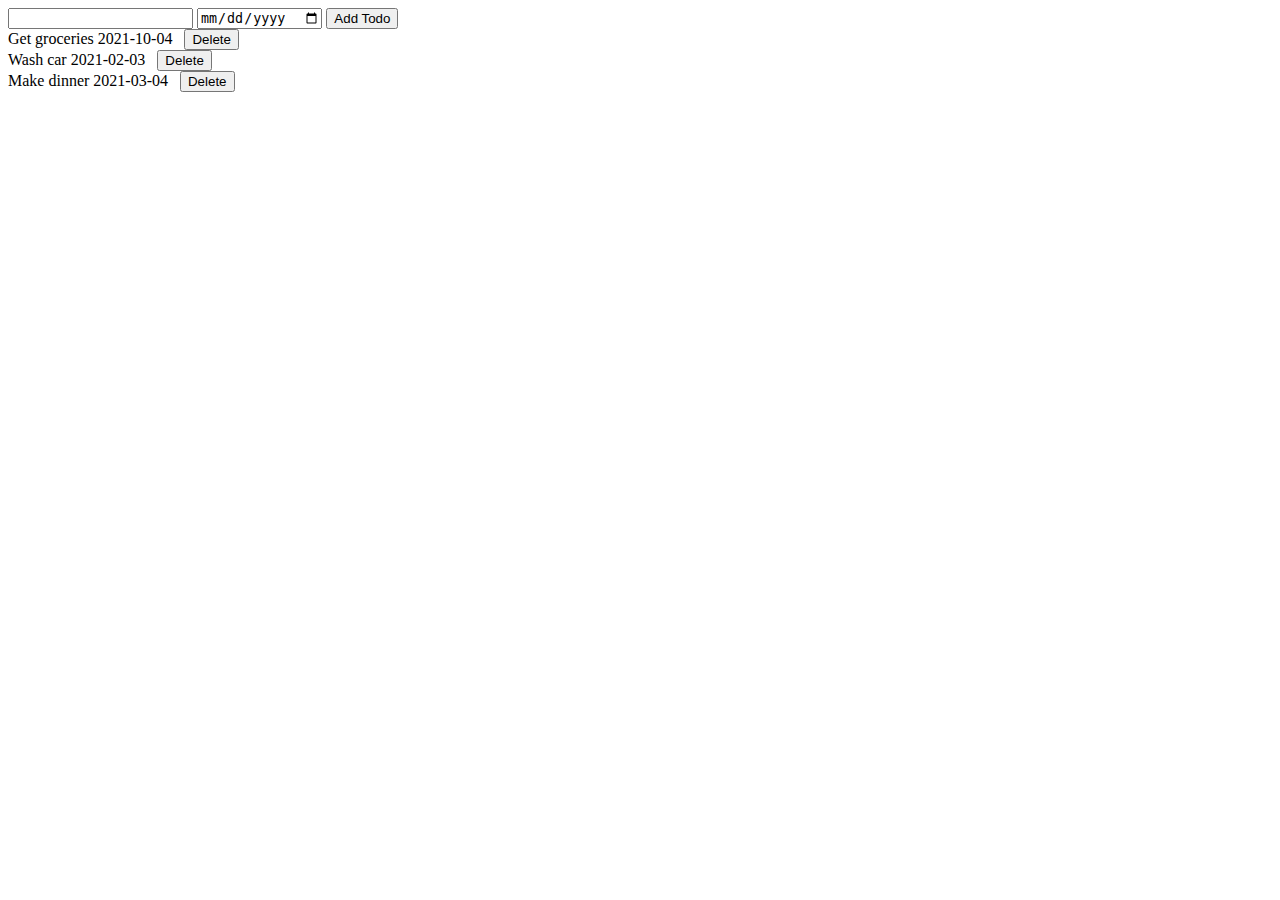
==== index.html @ fe3805e3 "test pure js todo list" ====
<html>
  <head>
    <title>My Todo App</title>
  </head>
  <body>
    <input id="todo-title" type="text" />
    <input id="date-picker" type="date" />
    <button onclick="addTodo()">Add Todo</button>

    <div id="todo-list"></div>

    <script>
      // Model
      // If localstorage has a todos array, then use it
      // Otherwise use the default array.
      let todos;

      // Retrieve localStorage
      const savedTodos = JSON.parse(localStorage.getItem('todos'));
      // Check if it's an array
      if (Array.isArray(savedTodos)) {
        todos = savedTodos;
      } else {
        todos = [{
          title: 'Get groceries',
          dueDate: '2021-10-04',
          id: 'id1'
        }, {
          title: 'Wash car',
          dueDate: '2021-02-03',
          id: 'id2'
        }, {
          title: 'Make dinner',
          dueDate: '2021-03-04',
          id: 'id3'
        }];
      }

      // Creates a todo
      const createTodo = (title, dueDate) => {
        const id = '' + new Date().getTime();

        todos.push({
          title: title,
          dueDate: dueDate,
          id: id
        });

        saveTodos();
      }

      // Deletes a todo
      const removeTodo = idToDelete => {
        todos = todos.filter(todo => {
          // If the id of this todo matches idToDelete, return false
          // For everything else, return true
          if (todo.id === idToDelete) {
            return false;
          } else {
            return true;
          }
        });

        saveTodos();
      }
      // saveTodes
      const saveTodos = () => {
        localStorage.setItem('todos', JSON.stringify(todos));
      }

      // Controller
      const addTodo = () => {
        const textbox = document.getElementById('todo-title');
        const title = textbox.value;

        const datePicker = document.getElementById('date-picker');
        const dueDate = datePicker.value;

        createTodo(title, dueDate);
        render();
      }


      // This is a closure (a function that returns another
      // function. The inner has access to the outer function's
      // parameters and variables).
      const onDelete = todoToDelete => {
        return () => {
          removeTodo(todoToDelete.id);
          render();
        };
      };

      // View
      const render = () => {
        // reset our list
        document.getElementById('todo-list').innerHTML = '';

        todos.forEach(todo => {
          const element = document.createElement('div');
          element.innerText = todo.title + ' ' + todo.dueDate;

          const deleteButton = document.createElement('button');
          deleteButton.innerText = 'Delete';
          deleteButton.style = 'margin-left: 12px';

          deleteButton.onclick = onDelete(todo);
          element.appendChild(deleteButton);

          const todoList = document.getElementById('todo-list');
          todoList.appendChild(element);
        });
      }

      render();
    </script>
  </body>
</html>
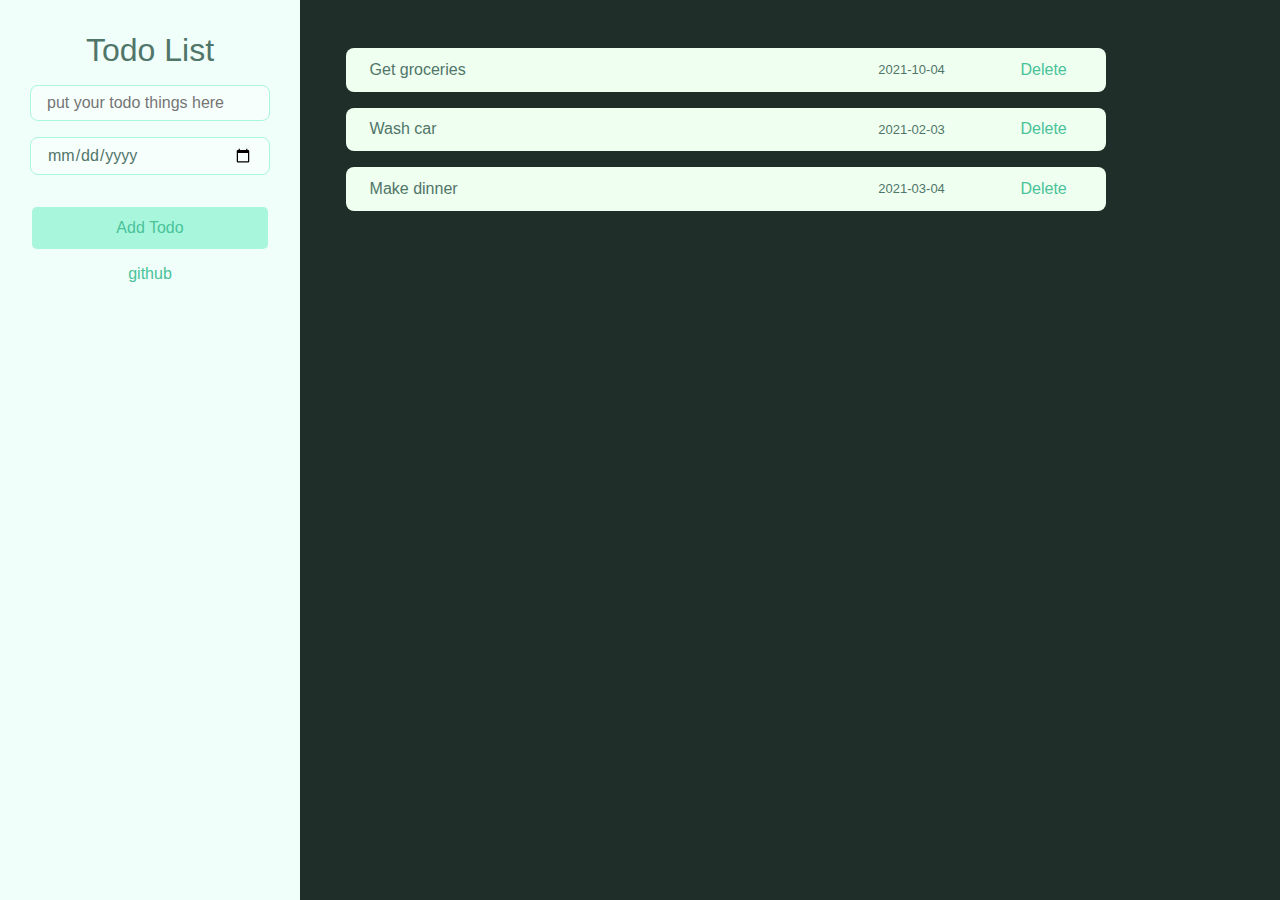
==== commit 07abe046: "add css style" ====
--- a/index.html
+++ b/index.html
@@ -1,15 +1,25 @@
 <html>
   <head>
     <title>My Todo App</title>
+    <style type="text/css">
+      @import "index.css";
+    </style>
   </head>
   <body>
-    <input id="todo-title" type="text" />
-    <input id="date-picker" type="date" />
-    <button onclick="addTodo()">Add Todo</button>
+    <div class="layout">
+      <div class="opration">
+        <h1>Todo List</h1>
+        <input id="todo-title" type="text"  placeholder="put your todo things here" />
+        <input id="date-picker" type="date" />
+        <div class="btn btn-primary-normal" onclick="addTodo()">Add Todo</div>
+        <p><a href="#">github</a></p>
+      </div>
+      <div id="todo-list"></div>
+    </div>
 
-    <div id="todo-list"></div>
 
     <script>
+
       // Model
       // If localstorage has a todos array, then use it
       // Otherwise use the default array.
@@ -98,11 +108,21 @@
 
         todos.forEach(todo => {
           const element = document.createElement('div');
-          element.innerText = todo.title + ' ' + todo.dueDate;
+          element.classList.add('list-item','grid');
 
-          const deleteButton = document.createElement('button');
+          const listTitle =  document.createElement('div');
+          listTitle.innerText = todo.title;
+          listTitle.classList.add('title')
+          element.appendChild(listTitle);
+          
+          const listDate = document.createElement('span');
+          listDate.innerText = todo.dueDate;
+          listDate.classList.add('date')
+          element.appendChild(listDate);
+
+          const deleteButton = document.createElement('div');
           deleteButton.innerText = 'Delete';
-          deleteButton.style = 'margin-left: 12px';
+          deleteButton.classList.add('btn','btn-primary-light')
 
           deleteButton.onclick = onDelete(todo);
           element.appendChild(deleteButton);
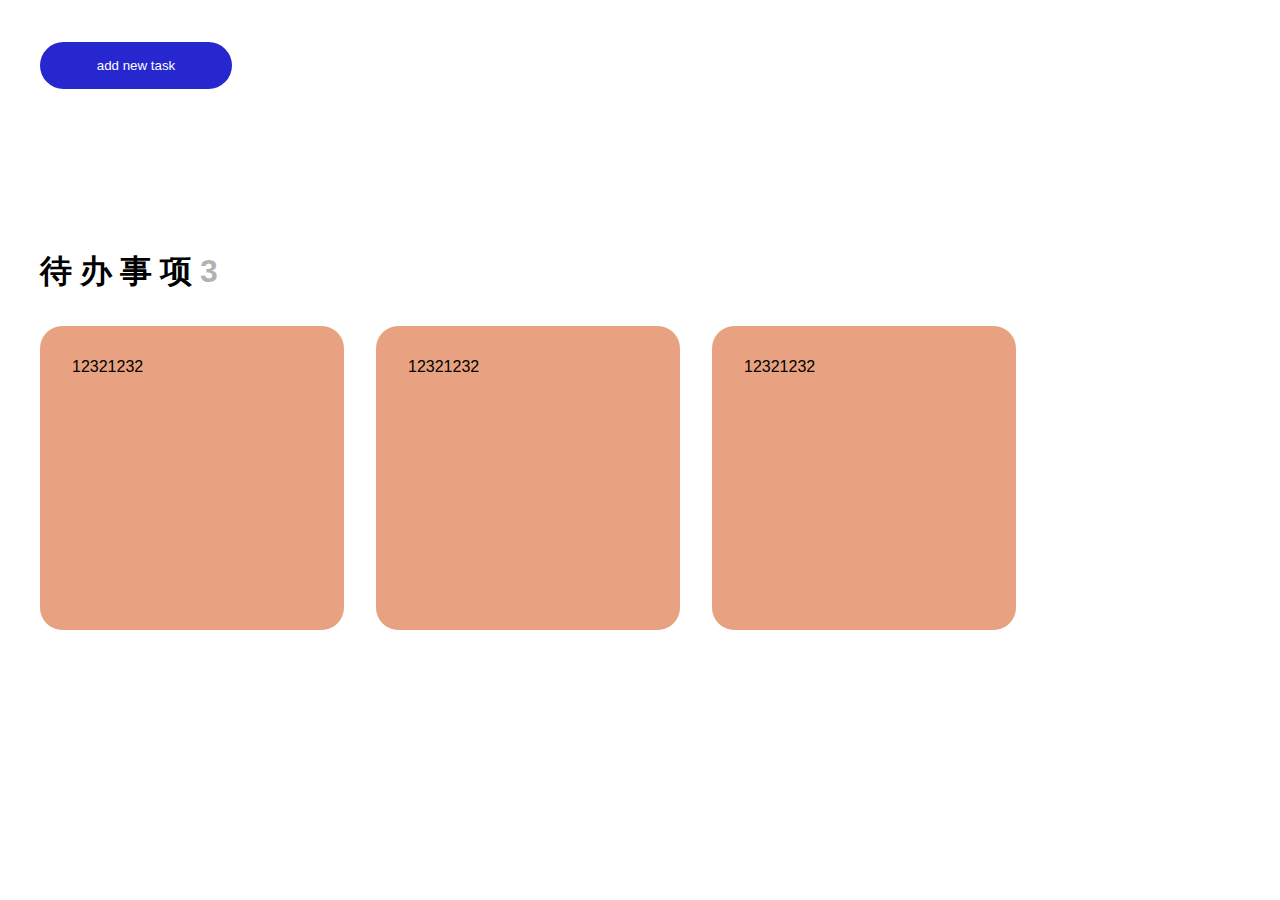
==== commit 11611644: "第二版，不咋样，要被重新写的感觉" ====
--- a/index.html
+++ b/index.html
@@ -1,138 +1,94 @@
-<html>
+<!DOCTYPE html>
+<html lang="en">
   <head>
-    <title>My Todo App</title>
-    <style type="text/css">
-      @import "index.css";
-    </style>
+    <meta charset="UTF-8" />
+    <meta http-equiv="X-UA-Compatible" content="IE=edge" />
+    <meta name="viewport" content="width=device-width, initial-scale=1.0" />
+    <title>todo-list</title>
+    <link rel="stylesheet" href="index.css" />
   </head>
   <body>
-    <div class="layout">
-      <div class="opration">
-        <h1>Todo List</h1>
-        <input id="todo-title" type="text"  placeholder="put your todo things here" />
-        <input id="date-picker" type="date" />
-        <div class="btn btn-primary-normal" onclick="addTodo()">Add Todo</div>
-        <p><a href="#">github</a></p>
+    <div class="input-area">
+      <input type="text" placeholder="add new task" />
+      <div class="input-buttons">
+        <span class="btn confirm-btn"> confirm </span
+        ><span class="btn cancel-btn">cancel111</span>
       </div>
-      <div id="todo-list"></div>
     </div>
-
-
-    <script>
-
-      // Model
-      // If localstorage has a todos array, then use it
-      // Otherwise use the default array.
-      let todos;
-
-      // Retrieve localStorage
-      const savedTodos = JSON.parse(localStorage.getItem('todos'));
-      // Check if it's an array
-      if (Array.isArray(savedTodos)) {
-        todos = savedTodos;
-      } else {
-        todos = [{
-          title: 'Get groceries',
-          dueDate: '2021-10-04',
-          id: 'id1'
-        }, {
-          title: 'Wash car',
-          dueDate: '2021-02-03',
-          id: 'id2'
-        }, {
-          title: 'Make dinner',
-          dueDate: '2021-03-04',
-          id: 'id3'
-        }];
-      }
-
-      // Creates a todo
-      const createTodo = (title, dueDate) => {
-        const id = '' + new Date().getTime();
-
-        todos.push({
-          title: title,
-          dueDate: dueDate,
-          id: id
-        });
-
-        saveTodos();
-      }
-
-      // Deletes a todo
-      const removeTodo = idToDelete => {
-        todos = todos.filter(todo => {
-          // If the id of this todo matches idToDelete, return false
-          // For everything else, return true
-          if (todo.id === idToDelete) {
-            return false;
-          } else {
-            return true;
-          }
-        });
-
-        saveTodos();
-      }
-      // saveTodes
-      const saveTodos = () => {
-        localStorage.setItem('todos', JSON.stringify(todos));
-      }
-
-      // Controller
-      const addTodo = () => {
-        const textbox = document.getElementById('todo-title');
-        const title = textbox.value;
-
-        const datePicker = document.getElementById('date-picker');
-        const dueDate = datePicker.value;
-
-        createTodo(title, dueDate);
-        render();
-      }
-
-
-      // This is a closure (a function that returns another
-      // function. The inner has access to the outer function's
-      // parameters and variables).
-      const onDelete = todoToDelete => {
-        return () => {
-          removeTodo(todoToDelete.id);
-          render();
-        };
-      };
-
-      // View
-      const render = () => {
-        // reset our list
-        document.getElementById('todo-list').innerHTML = '';
-
-        todos.forEach(todo => {
-          const element = document.createElement('div');
-          element.classList.add('list-item','grid');
-
-          const listTitle =  document.createElement('div');
-          listTitle.innerText = todo.title;
-          listTitle.classList.add('title')
-          element.appendChild(listTitle);
-          
-          const listDate = document.createElement('span');
-          listDate.innerText = todo.dueDate;
-          listDate.classList.add('date')
-          element.appendChild(listDate);
-
-          const deleteButton = document.createElement('div');
-          deleteButton.innerText = 'Delete';
-          deleteButton.classList.add('btn','btn-primary-light')
-
-          deleteButton.onclick = onDelete(todo);
-          element.appendChild(deleteButton);
-
-          const todoList = document.getElementById('todo-list');
-          todoList.appendChild(element);
-        });
-      }
-
-      render();
-    </script>
+    <div class="todo-area">
+      <div class="area-header">
+        <span>待办事项</span><span class="todo-num">3</span>
+      </div>
+      <div class="todo-card-container">
+        <div class="todo-card card-orange">
+          <div contenteditable="true" class="edit-block">12321232</div>
+          <div class="icons-bar">
+            <div class="icon-box icon-box-done-init">
+              <svg
+                class="icon-done svg-icon svg-done-init"
+                width="2rem"
+                viewbox="0 0 29 29"
+                fill="none"
+                xmlns="http://www.w3.org/2000/svg"
+              >
+                <circle cx="14.5547" cy="14.7223" r="14" fill="white" />
+                <path
+                  d="M10.322 15.5878L13.4569 18.7226L19.8419 12.3375"
+                  stroke="black"
+                  stroke-width="3"
+                  stroke-linecap="round"
+                  stroke-linejoin="round"
+                />
+              </svg>
+            </div>
+            <div class="four-icons">
+              <!-- 删除 -->
+              <div class="icon-box icon-init">
+                <svg class="icon-delete svg-icon svg-init" width="2rem"  viewbox="0 0 29 29" fill="none" xmlns="http://www.w3.org/2000/svg">
+                  <circle cx="14.1106" cy="14.5067" r="14" fill="#181818"/>
+                  <path d="M18.4358 11.2622C18.5708 11.2622 18.7002 11.3158 18.7956 11.4113C18.891 11.5067 18.9446 11.6361 18.9446 11.771C18.9446 11.906 18.891 12.0354 18.7956 12.1308C18.7002 12.2262 18.5708 12.2799 18.4358 12.2799L17.9102 12.2794L17.6949 18.7742C17.6856 19.0389 17.5788 19.2907 17.3951 19.4815C17.2115 19.6722 16.9638 19.7884 16.6997 19.8077L16.6218 19.8107H11.595C11.33 19.8107 11.0743 19.7128 10.8772 19.5358C10.68 19.3587 10.5553 19.115 10.5269 18.8516L10.5218 18.7737L10.3096 12.2794L9.78553 12.2799C9.7187 12.2799 9.65253 12.2667 9.59078 12.2412C9.52904 12.2156 9.47293 12.1781 9.42567 12.1309C9.37842 12.0836 9.34093 12.0275 9.31535 11.9658C9.28978 11.904 9.27661 11.8379 9.27661 11.771C9.27661 11.7042 9.28978 11.638 9.31535 11.5763C9.34093 11.5146 9.37842 11.4585 9.42567 11.4112C9.47293 11.364 9.52904 11.3265 9.59078 11.3009C9.65253 11.2753 9.7187 11.2622 9.78553 11.2622H18.4358ZM14.1107 13.4502C14.0439 13.4502 13.9777 13.4634 13.9159 13.4889C13.8542 13.5145 13.7981 13.552 13.7509 13.5993C13.7036 13.6465 13.6661 13.7026 13.6406 13.7643C13.615 13.8261 13.6018 13.8922 13.6018 13.9591V17.0121C13.6018 17.1471 13.6554 17.2765 13.7509 17.3719C13.8463 17.4673 13.9757 17.5209 14.1107 17.5209C14.2456 17.5209 14.3751 17.4673 14.4705 17.3719C14.5659 17.2765 14.6195 17.1471 14.6195 17.0121V13.9591C14.6195 13.8922 14.6064 13.8261 14.5808 13.7643C14.5552 13.7026 14.5177 13.6465 14.4705 13.5993C14.4232 13.552 14.3671 13.5145 14.3054 13.4889C14.2437 13.4634 14.1775 13.4502 14.1107 13.4502ZM16.146 9.63391C16.281 9.63391 16.4104 9.68752 16.5058 9.78295C16.6013 9.87837 16.6549 10.0078 16.6549 10.1428C16.6549 10.2777 16.6013 10.4071 16.5058 10.5026C16.4104 10.598 16.281 10.6516 16.146 10.6516H12.0753C11.9404 10.6516 11.8109 10.598 11.7155 10.5026C11.6201 10.4071 11.5665 10.2777 11.5665 10.1428C11.5665 10.0078 11.6201 9.87837 11.7155 9.78295C11.8109 9.68752 11.9404 9.63391 12.0753 9.63391H16.146Z" fill="white"/>
+                </svg>
+                <svg class="delete-circle" width="2rem" viewbox="0 0 29 29" fill="none" xmlns="http://www.w3.org/2000/svg">
+                 <circle cx="14.2524" cy="14.5" r="13.1554" stroke="white" stroke-width="2" stroke-dasharray="88" stroke-dashoffset="88"/>
+                 </svg>
+              </div>
+              <!-- 颜色 -->
+              <div class="icon-box icon-init">
+                
+                <svg class="icon-color svg-icon svg-init" width="2rem"  viewbox="0 0 29 29" fill="none" xmlns="http://www.w3.org/2000/svg">
+                  <circle cx="14.6106" cy="14.5067" r="14" fill="#181818"/>
+                  <path d="M10.8711 16.0714C10.8711 17.0631 11.2651 18.0142 11.9663 18.7155C12.6676 19.4168 13.6187 19.8107 14.6104 19.8107C15.6021 19.8107 16.5533 19.4168 17.2545 18.7155C17.9558 18.0142 18.3497 17.0631 18.3497 16.0714C18.3497 15.0797 17.9558 14.1285 17.2545 13.4273C16.5533 12.726 15.6021 12.3321 14.6104 12.3321C13.6187 12.3321 12.6676 12.726 11.9663 13.4273C11.2651 14.1285 10.8711 15.0797 10.8711 16.0714Z" fill="white"/>
+                  <path d="M11.4019 14.1858L14.5844 9.20268L17.7664 13.9765" fill="white"/>
+                 </svg>
+                  <div class="color-board color-init">
+                   <span class="card-qing"></span>
+                   <span class="card-orange"></span>
+                   <span class="card-green"></span>
+                   <span class="card-yellow"></span>
+                   <span class="card-purple"></span>
+                 </div>
+              </div>
+              <!-- 编辑 -->
+              <div class="icon-box icon-init">
+                <svg class="icon-edit svg-icon svg-init" width="2rem"  viewbox="0 0 29 29"  fill="none" xmlns="http://www.w3.org/2000/svg">
+                  <circle cx="14.1106" cy="14.5067" r="14" fill="#181818"/>
+                  <path d="M19.3301 10.5306C19.3624 10.6033 19.3886 10.6881 19.4088 10.7851C19.429 10.8821 19.4391 10.9831 19.4391 11.0881C19.4391 11.1932 19.4189 11.2982 19.3785 11.4032C19.3381 11.5083 19.2735 11.6093 19.1846 11.7063C19.0876 11.8032 19.0008 11.8881 18.924 11.9608C18.8473 12.0335 18.7806 12.0982 18.724 12.1547C18.6594 12.2194 18.5988 12.2759 18.5422 12.3244L16.2756 10.0578C16.3726 9.96896 16.4877 9.86189 16.6211 9.73665C16.7544 9.6114 16.8655 9.51241 16.9544 9.43969C17.0675 9.3508 17.1847 9.28818 17.3059 9.25182C17.4271 9.21546 17.5463 9.19929 17.6635 9.20333C17.7806 9.20737 17.8938 9.22556 18.0028 9.25788C18.1119 9.2902 18.2069 9.32656 18.2877 9.36696C18.4574 9.45585 18.6452 9.6114 18.8513 9.83361C19.0573 10.0558 19.2169 10.2881 19.3301 10.5306ZM9.88801 16.4455C9.93649 16.397 10.0496 16.2818 10.2274 16.1C10.4052 15.9182 10.6274 15.694 10.894 15.4273L11.7788 14.5425L12.7606 13.5607L15.3666 10.9548L17.6332 13.2335L15.0272 15.8394L14.0575 16.8212C13.7343 17.1364 13.4434 17.4252 13.1848 17.6878C12.9263 17.9505 12.7121 18.1666 12.5425 18.3363C12.3728 18.506 12.2718 18.603 12.2394 18.6272C12.1586 18.6999 12.0657 18.7767 11.9607 18.8575C11.8556 18.9383 11.7465 19.0029 11.6334 19.0514C11.5203 19.108 11.3546 19.1767 11.1364 19.2575C10.9183 19.3383 10.69 19.4171 10.4516 19.4938C10.2133 19.5706 9.987 19.6373 9.77286 19.6938C9.55873 19.7504 9.39914 19.7868 9.29409 19.8029C9.07592 19.8272 8.93047 19.7948 8.85775 19.7059C8.78502 19.6171 8.76482 19.4676 8.79714 19.2575C8.81331 19.1444 8.85169 18.9807 8.91229 18.7666C8.97289 18.5525 9.03754 18.3302 9.10622 18.1C9.17491 17.8697 9.24157 17.6575 9.30622 17.4636C9.37086 17.2697 9.42338 17.1364 9.46378 17.0636C9.51227 16.9505 9.56681 16.8475 9.62741 16.7546C9.68802 16.6616 9.77488 16.5586 9.88801 16.4455Z" fill="white"/>
+                  </svg>
+                  
+              </div>
+              <!-- 星标 -->
+              <div class="icon-box icon-init ">
+                <svg class="icon-fav svg-icon svg-init" width="2rem"  viewbox="0 0 29 29"  fill="none" xmlns="http://www.w3.org/2000/svg">
+                  <circle cx="14.6106" cy="14.5067" r="14" fill="#181818"/>
+                  <path d="M14.6106 7.50671L16.9065 11.3467L21.268 12.3436L18.3254 15.7137L18.7251 20.1698L14.6106 18.4127L10.4961 20.1698L10.8958 15.7137L7.9532 12.3436L12.3147 11.3467L14.6106 7.50671Z" fill="white"/>
+                  </svg>
+                  
+              </div>
+            </div>
+          </div>
+        </div>
+      </div>
+    </div>
+    <script src="main.js"></script>
   </body>
-</html>+</html>
--- a/index.css
+++ b/index.css
@@ -0,0 +1,217 @@
+@font-face {
+    font-family: "Gilroy Medium";
+    src: url("./src/fonts/Gilroy-Medium.woff2") format("woff2"),
+        url("./src/fonts/Gilroy-Medium.woff") format("woff")
+}
+
+@font-face {
+    font-family: "OpenSans";
+    src: url("./src/fonts/OpenSans-Bold.woff2") format("woff2"),
+        url("./src/fonts/OpenSans-Bold.woff") format("woff")
+}
+
+
+body {
+    font-family: Helvetica, Tahoma, Arial, "PingFang SC", STXihei, "Microsoft yahei", "WenQuanYi Micro Hei", sans-serif;
+    padding: 2rem;
+}
+
+:root {
+    --primary-color: #2627CF;
+    --white-color: white;
+    --lightgray-color: lightgray;
+}
+
+/* 
+
+第一部分 输入框
+
+*/
+.input-area {
+    display: flex;
+    align-items: center;
+    gap: 1rem;
+}
+
+.input-buttons {
+    display: flex;
+    gap: 0.5rem;
+    font-family: "OpenSans";
+    opacity: 0;
+    transition: opacity 0.35s ease-in-out;
+}
+
+.btn {
+    color: var(--white-color);
+    padding: 1rem;
+    padding-left: 2rem;
+    padding-right: 2rem;
+    border-radius: 2rem;
+    font-size: 0.8rem;
+    letter-spacing: 1px;
+}
+.confirm-btn{
+    background-color:#2627CF;
+  }
+  .cancel-btn{
+    background-color:black;
+  }
+input {
+    background-color: var(--primary-color);
+    border: none;
+    padding: 1rem;
+    width: 10rem;
+    border-radius: 2rem;
+    outline: 0;
+    transition: all 0.35s ease-in-out;
+    cursor: pointer;
+
+}
+
+input::placeholder {
+    color: var(--white-color);
+    text-align: center;
+}
+
+input:focus {
+    width: 20rem;
+    background-color: var(--white-color);
+    border: 2px solid var(--lightgray-color);
+    cursor: text;
+}
+
+/* 
+ 
+  --- 代办卡片区域
+
+*/
+.todo-card-container{
+    display:flex;
+    flex-wrap:wrap;
+    margin-top:2rem;
+  }
+  
+  .todo-area{
+    margin-top:10rem;
+  }
+  .area-header{
+    font-size:2rem;
+    letter-spacing:8px;
+    font-weight:bold;
+  }
+  .todo-num{
+    opacity:0.3;
+  }
+  
+  .todo-card{
+    height:15rem;
+    width:15rem;
+    border-radius:1.4rem;
+    padding:2rem;
+    position:relative;
+    display:flex;
+    justify-content:center;
+    align-items:center;
+    margin-right:2rem;
+    margin-bottom:2rem;
+    flex-shrink:0;
+    transition:all 0.35s ease-in-out;
+  }
+  
+  .edit-block{
+    width:100%;
+    height:100%;
+    outline:0;
+    pointer-events:none;
+  }
+  
+  .card-orange{
+    background-color:#E8A281;
+  }
+  .card-qing{
+    background-color:#5FCFF1;
+  }
+  .card-green{
+    background-color:#E1E79F;
+  }
+  
+  .card-yellow{
+    background-color:#EEC984;
+  }
+  .card-purple{
+    background-color:#B39AEE;
+  }
+  
+  /* 图标bar 部分*/
+ 
+   .icons-bar {
+      padding: 0 1rem;
+      box-sizing: border-box;
+      flex-grow: 2;
+      width: 100%;
+      display: flex;
+      justify-content: space-between;
+      position: absolute;
+      bottom: 0.4rem;
+  }
+  
+  .four-icons {
+    display:flex;
+    gap:0.5rem;
+    
+  }
+ 
+  .icon-box{
+    position:relative;
+    transition:all 0.35s ease-in-out;
+    cursor:pointer;
+  }
+  
+  .color-board{
+    position:absolute;
+    display:flex;
+    gap:0.8rem;
+    left:-1.9rem;
+    top:-2rem;
+    transition:all 0.35s ease-in-out;
+  }
+  
+  .color-init{
+    opacity:0;
+    transform:translatey(10px);
+  }
+  
+  .color-board > span{
+    height:0.8rem;
+    width:0.8rem;
+    border:2px solid black;
+    border-radius:100%;
+  }
+   
+  .icon-init{
+    opacity:0;
+    transform:translateX(20px)
+  }
+  
+  .svg-icon{
+    transition:transform 0.35s ease-in-out;
+  } 
+  .svg-init{
+    transform:rotate(35deg)
+  }
+  .icon-box-done-init{
+    opacity:0;
+    transform:translateX(-20px)
+  }
+  .svg-done-init{
+    transform:rotate(-35deg)
+  }
+  .delete-circle{
+    position:absolute;
+    transform:rotate(-90deg);
+    left:0;
+  }
+  .delete-circle > circle {
+  
+    transition:all 2s linear;
+  }  